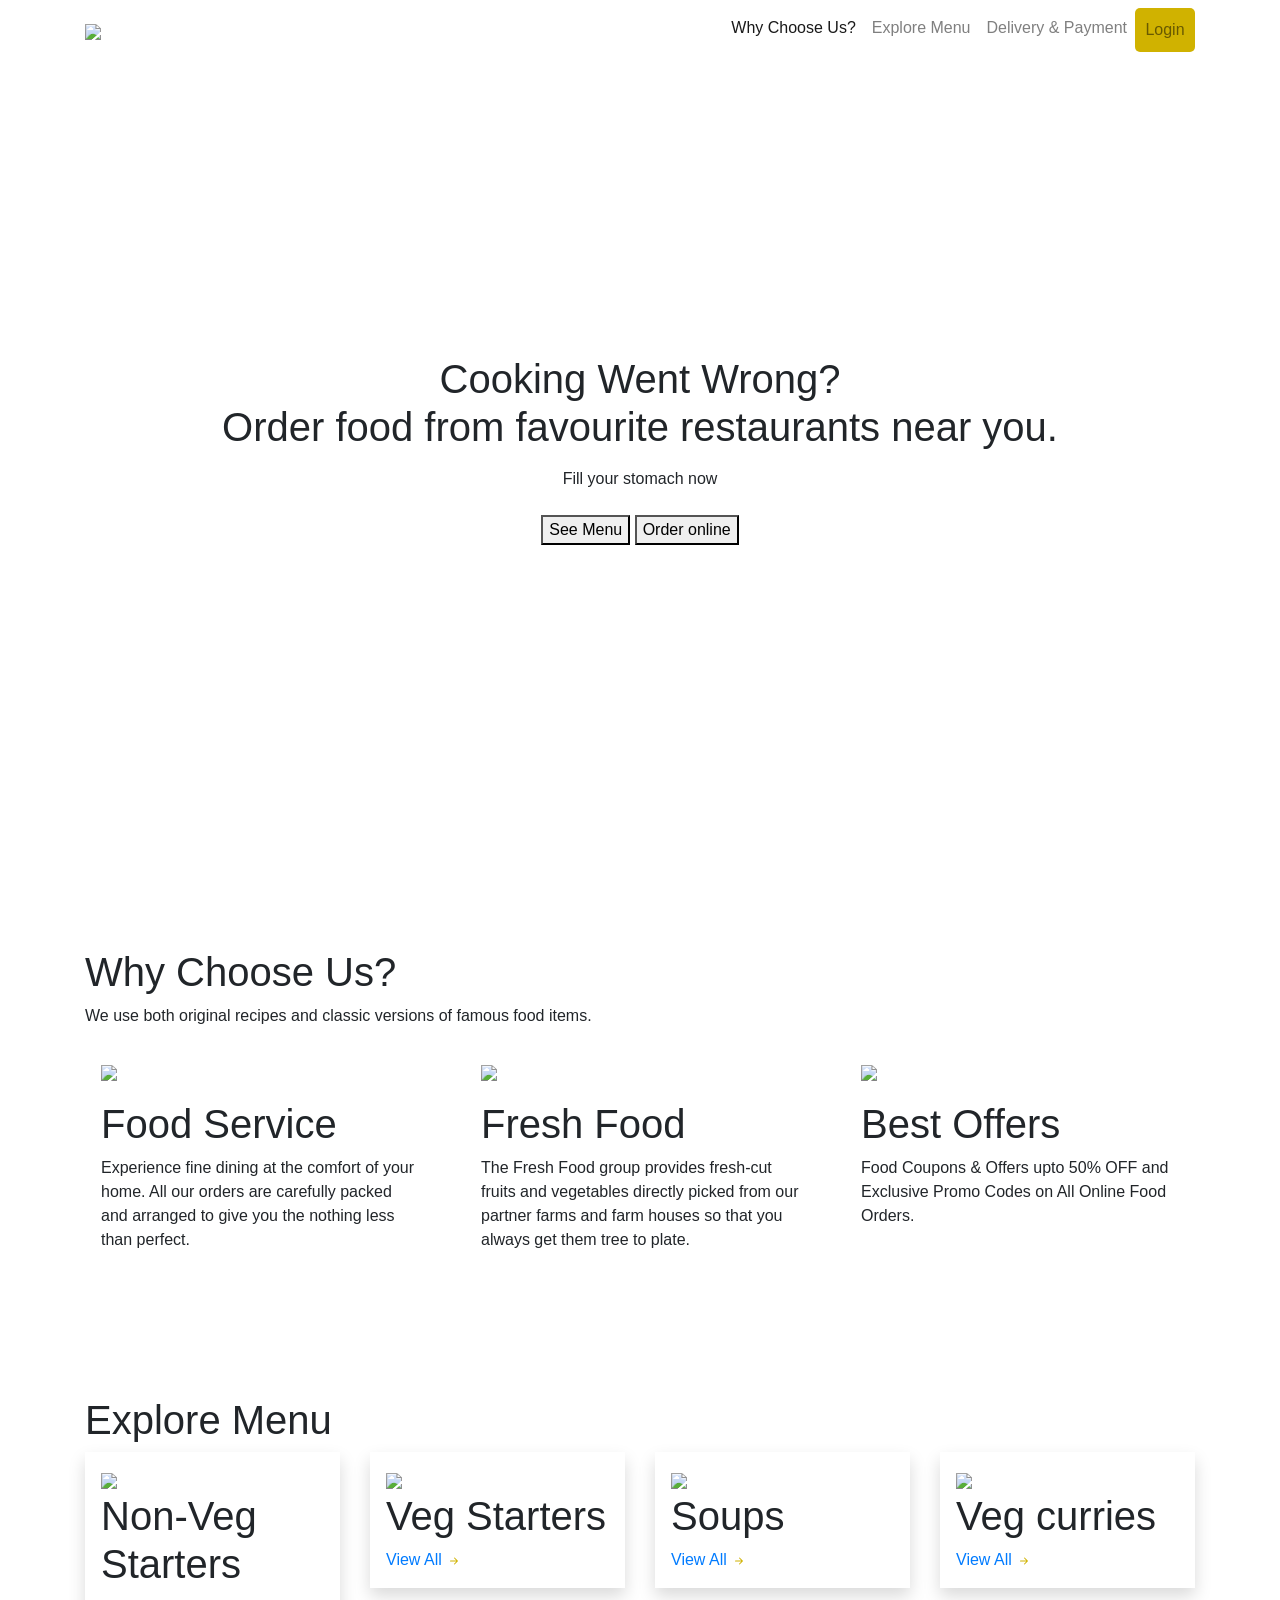
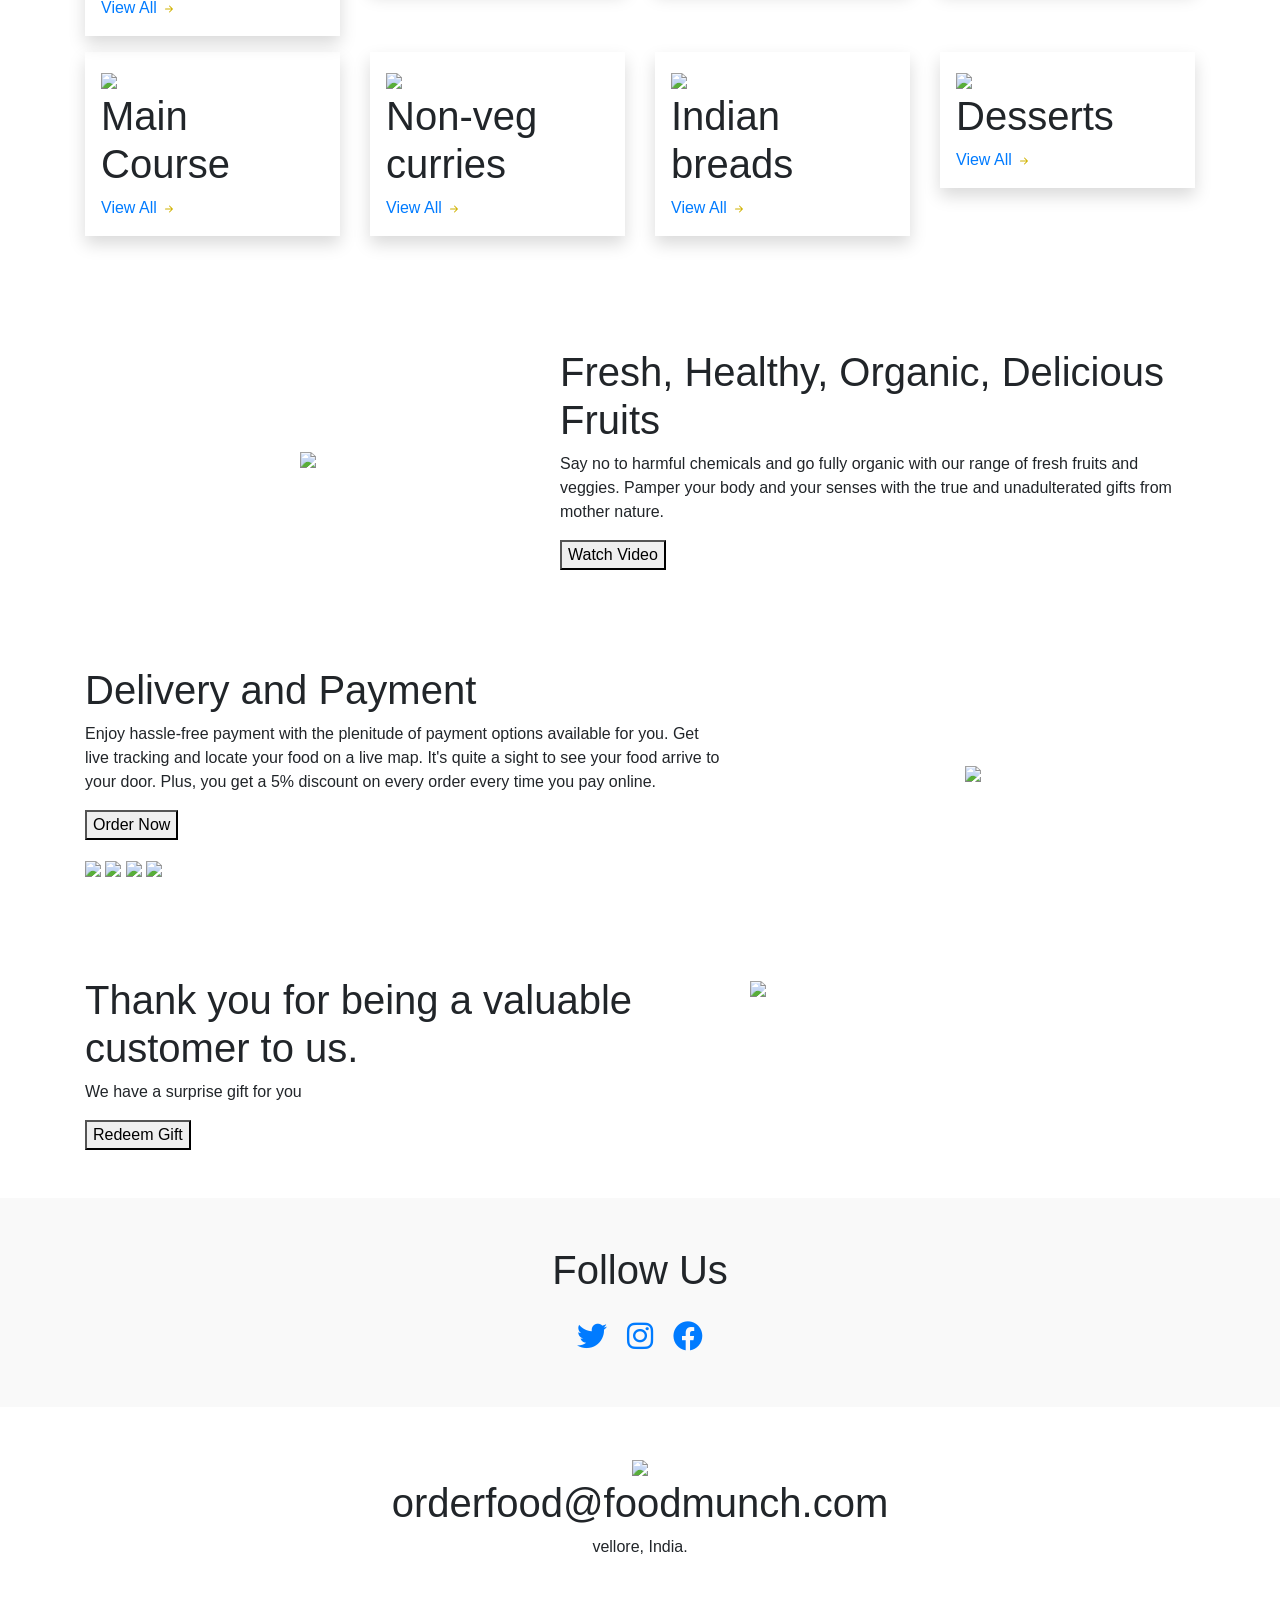
==== index(web).html @ 913836b9 "Add files via upload" ====
<!DOCTYPE html>
<html>

<head>
    <link rel="stylesheet" href="https://stackpath.bootstrapcdn.com/bootstrap/4.5.2/css/bootstrap.min.css" integrity="sha384-JcKb8q3iqJ61gNV9KGb8thSsNjpSL0n8PARn9HuZOnIxN0hoP+VmmDGMN5t9UJ0Z" crossorigin="anonymous" />
    <script src="https://code.jquery.com/jquery-3.5.1.slim.min.js" integrity="sha384-DfXdz2htPH0lsSSs5nCTpuj/zy4C+OGpamoFVy38MVBnE+IbbVYUew+OrCXaRkfj" crossorigin="anonymous"></script>
    <script src="https://cdn.jsdelivr.net/npm/popper.js@1.16.1/dist/umd/popper.min.js" integrity="sha384-9/reFTGAW83EW2RDu2S0VKaIzap3H66lZH81PoYlFhbGU+6BZp6G7niu735Sk7lN" crossorigin="anonymous"></script>
    <script src="https://stackpath.bootstrapcdn.com/bootstrap/4.5.2/js/bootstrap.min.js" integrity="sha384-B4gt1jrGC7Jh4AgTPSdUtOBvfO8shuf57BaghqFfPlYxofvL8/KUEfYiJOMMV+rV" crossorigin="anonymous"></script>
    <script src="https://kit.fontawesome.com/20c5629a29.js" crossorigin="anonymous"></script>
    <style>
.banner-section-bg-container {
    background-image: url("https://thumbs.dreamstime.com/b/lobster-tail-baked-garlic-sauce-black-pasta-cuttlefish-ink-luxury-restaurant-food-seafood-rustic-style-flat-lay-207447809.jpg") !important;
    background-size: cover;
    background-position: center;
    height: 100vh;
}
</style>
    <link rel="stylesheet" href="web-foods-project.css">
</head>

<body>
    <nav class="navbar navbar-expand-lg navbar-light bg-white fixed-top">
        <div class="container">
            <a class="navbar-brand" hrxef="#">
                <img src="https://encrypted-tbn0.gstatic.com/images?q=tbn:ANd9GcRESsGm92deQDTJR9fiWcHZ8S94NCmFLSkkQg&s" class="food-munch-logo" />
            </a>
            <button class="navbar-toggler" type="button" data-toggle="collapse" data-target="#navbarNavAltMarkup" aria-controls="navbarNavAltMarkup" aria-expanded="false" aria-label="Toggle navigation">
                <span class="navbar-toggler-icon"></span>
            </button>
            <div class="collapse navbar-collapse" id="navbarNavAltMarkup">
                <div class="navbar-nav ml-auto">
                    <a class="nav-link active" id="navItem1" href="#wcuSection">
                        Why Choose Us?
                        <span class="sr-only">(current)</span>
                    </a>
                    <a class="nav-link" href="#exploreMenuSection" id="navItem2">Explore Menu</a>
                    <a class="nav-link" href="#deliveryPaymentSection" id="navItem3">Delivery & Payment</a>
                    <!-- <a class="nav-link" href="#followUsSection" id="navItem4">Follow Us</a> -->
                    <a class="nav-link login-btn" href="#" id="loginBtn">Login</a>

<div id="loginPopup" class="modal-overlay">
    <div class="login-card">
        <iframe id="loginContent" width="900" height="600" frameborder="0"></iframe>
        <span class="close-btn" onclick="closeLoginPopup()">X</span>
    </div>
</div>

<style>
.login-card {
    box-shadow: 0 0 10px rgba(0, 0, 0, 0.2);
    padding: 20px;
    position: relative;
    width: 900px;
    height: 600px;
    overflow: hidden;
    border-radius: 0;
}

.close-btn {
    position: absolute;
    top: 10px;
    right: 10px;
    font-size: 20px;
    cursor: pointer;
}

</style>





<script>

    
    function openLoginPopup(url) {
    var loginPopup = document.getElementById('loginPopup');
    var loginContent = document.getElementById('loginContent');
    loginContent.src = url;
    loginPopup.style.display = 'flex';
}

function closeLoginPopup() {
    var loginPopup = document.getElementById('loginPopup');
    loginPopup.style.display = 'none';
    var loginContent = document.getElementById('loginContent');
    loginContent.src = ''; 
}

document.getElementById('loginBtn').addEventListener('click', function(event) {
    event.preventDefault(); 
    openLoginPopup('login.html');
});

</script>
                    <script>
                        document.addEventListener('DOMContentLoaded', function() {
                            var loginBtn = document.querySelector('.login-btn');
                            if (loginBtn) {
                                loginBtn.addEventListener('click', function(event) {
                                    event.preventDefault(); 
                                    setTimeout(function() {
                                        window.location.href = loginBtn.href;
                                    }, 500); 
                                 });
                            }
                        });

                    </script>
                    


                    <style>

.login-btn {
    color: white; 
}

.login-page {
    opacity: 0;
    visibility: hidden;
    position: fixed;
    top: 0;
    left: 0;
    width: 100%;
    height: 100%;
    background-color: rgba(0, 0, 0, 0.5);
    transition: opacity 0.3s ease-in-out, visibility 0.3s ease-in-out;
}

.login-page.active {
    opacity: 1;
    visibility: visible;
}

.login-content {
    position: absolute;
    top: 50%;
    left: 50%;
    transform: translate(-50%, -50%);
    background-color: white;
    padding: 20px;
    border-radius: 5px;
    box-shadow: 0 2px 5px rgba(0, 0, 0, 0.2);
    transition: transform 0.3s ease-in-out;
}

.login-btn {
    color: white; 
}

                        .login-btn {
                            display: inline-block;
                            padding: 10px 20px;
                            background-color: #d0b200;
                            color: #fff;
                            border: none;
                            border-radius: 5px;
                            cursor: pointer;
                            transition: all 0.3s ease;
                            width: 60px;
                            text-align: center;
                        }
                    
                      
                        .login-btn:hover {
                            background-color: #d0b200;
                        }

                        
.login-page {
    opacity: 0;
    visibility: hidden;
    position: fixed;
    top: 0;
    left: 0;
    width: 100%;
    height: 100%;
    background-color: rgba(0, 0, 0, 0.5);
    transition: opacity 0.3s ease-in-out, visibility 0.3s ease-in-out;
}

.login-page.active {
    opacity: 1;
    visibility: visible;
}


.login-content {
    position: absolute;
    top: 50%;
    left: 50%;
    transform: translate(-50%, -50%);
    background-color: white;
    padding: 20px;
    border-radius: 5px;
    box-shadow: 0 2px 5px rgba(0, 0, 0, 0.2);
    transition: transform 0.3s ease-in-out;
}
                    </style>


                    <script>
                        document.getElementById('navItem4').addEventListener('click', function(event) {
                            event.preventDefault(); 
                            document.body.style.transition = 'all 0.3s ease';
                            setTimeout(function() {
                                window.location.href = 'login.html';
                            }, 300);
                        });
                    </script>
                    
                  <script>
function openLoginModal() {
    var loginModal = document.getElementById('loginModal');
    loginModal.style.display = 'flex';
}

function closeLoginModal() {
    var loginModal = document.getElementById('loginModal');
    loginModal.style.display = 'none';
}

document.getElementById('loginButton').addEventListener('click', function(event) {
    event.preventDefault();
    openLoginModal(); 
});
</script>
                </div>
            </div>
        </div>
    </nav>
    <div class="banner-section-bg-container d-flex justify-content-center flex-column">
        <div class="text-center">
            <h1 class="banner-heading mb-3"> <span class="quote-heading">Cooking Went Wrong?</span><br>
                <span class="quote">Order food from favourite restaurants near you.</span>
            </h1>
            <p class="banner-caption mb-4"> Fill your stomach now </p>
            <button class="custom-button">See Menu</button>
            <button class="custom-outline-button" onclick="orderNow()"> Order online</button>
        </div>
    </div>
    <script>
        function orderNow() {
            window.location.href = 'Cart.html';
        }
        </script>
    

    <div class="wcu-section pt-5 pb-5" id="wcuSection">
        <div class="container">
            <div class="row">
                <div class="col-12">
                    <h1 class="wcu-section-heading">Why Choose Us?</h1>
                    <p class="wcu-section-description">
                        We use both original recipes and classic versions of famous food
                        items.
                    </p>
                </div>
                <div class="col-12 col-md-4">
                    <div class="wcu-card p-3 mb-3">
                        <img src="https://images.unsplash.com/photo-1555396273-367ea4eb4db5" class="wcu-card-image" />
                        <h1 class="wcu-card-title mt-3">Food Service</h1>
                        <p class="wcu-card-description">
                            Experience fine dining at the comfort of your home. All our
                            orders are carefully packed and arranged to give you the nothing
                            less than perfect.
                        </p>
                    </div>
                </div>
                <div class="col-12 col-md-4">
                    <div class="wcu-card p-3 mb-3">
                        <img src="https://images.unsplash.com/photo-1610832958506-aa56368176cf" class="wcu-card-image" />
                        <h1 class="wcu-card-title mt-3">Fresh Food</h1>
                        <p class="wcu-card-description">
                            The Fresh Food group provides fresh-cut fruits and vegetables
                            directly picked from our partner farms and farm houses so that
                            you always get them tree to plate.
                        </p>
                    </div>
                </div>
                <div class="col-12 col-md-4">
                    <div class="wcu-card p-3 mb-3">
                        <img src="https://images.unsplash.com/photo-1607082348824-0a96f2a4b9da" class="wcu-card-image" />
                        <h1 class="wcu-card-title mt-3">Best Offers</h1>
                        <p class="wcu-card-description">
                            Food Coupons & Offers upto
                            <span class="offers">50% OFF</span>
                            and Exclusive Promo Codes on All Online Food Orders.
                        </p>
                    </div>
                </div>
            </div>
        </div>
    </div>
    <div class="explore-menu-section pt-5 pb-5" id="exploreMenuSection">
        <div class="container">
            <div class="row">
                <div class="col-12">
                    <h1 class="menu-section-heading">Explore Menu</h1>
                </div>
                <div class="col-12 col-md-6 col-lg-3">
                    <div class="shadow menu-item-card p-3 mb-3">
                        <img src="https://images.unsplash.com/photo-1604908176997-125f25cc6f3d" class="menu-item-image w-100" />
                        <h1 class="menu-card-title">Non-Veg Starters</h1>
                        <a href="" class="menu-item-link">
                            <a href="#" class="menu-item-link" onclick="nonVegStarters()">View All</a>
                            <svg width="16px" height="16px" viewBox="0 0 16 16" class="bi bi-arrow-right-short" fill="#d0b200" xmlns="http://www.w3.org/2000/svg">
                                <path fill-rule="evenodd" d="M4 8a.5.5 0 0 1 .5-.5h5.793L8.146 5.354a.5.5 0 1 1 .708-.708l3 3a.5.5 0 0 1 0 .708l-3 3a.5.5 0 0 1-.708-.708L10.293 8.5H4.5A.5.5 0 0 1 4 8z" />
                            </svg>
                        </a>
                    </div>
                </div>
                <div class="col-12 col-md-6 col-lg-3">
                    <div class="shadow menu-item-card p-3 mb-3">
                       <img src="https://images.unsplash.com/photo-1546069901-ba9599a7e63c" class="menu-item-image w-100" />
                        <h1 class="menu-card-title">Veg Starters</h1>
                        <a href="" class="menu-item-link">
                            <a href="#" class="menu-item-link" onclick="vegStarters()">View All</a>
                            <svg width="16px" height="16px" viewBox="0 0 16 16" class="bi bi-arrow-right" fill="#d0b200" xmlns="http://www.w3.org/2000/svg">
                                <path fill-rule="evenodd" d="M4 8a.5.5 0 0 1 .5-.5h5.793L8.146 5.354a.5.5 0 1 1 .708-.708l3 3a.5.5 0 0 1 0 .708l-3 3a.5.5 0 0 1-.708-.708L10.293 8.5H4.5A.5.5 0 0 1 4 8z" />
                            </svg>
                        </a>
                    </div>
                </div>
                <div class="col-12 col-md-6 col-lg-3">
                    <div class="menu-item-card shadow p-3 mb-3">
                       <img src="https://images.unsplash.com/photo-1547592180-85f173990554" class="menu-item-image w-100" />
                        <h1 class="menu-card-title">Soups</h1>
                        <a href="" class="menu-item-link">
                            <a href="#" class="menu-item-link" onclick="soups()">View All</a>
                            <svg width="16px" height="16px" viewBox="0 0 16 16" class="bi bi-arrow-right" fill="#d0b200" xmlns="http://www.w3.org/2000/svg">
                                <path fill-rule="evenodd" d="M4 8a.5.5 0 0 1 .5-.5h5.793L8.146 5.354a.5.5 0 1 1 .708-.708l3 3a.5.5 0 0 1 0 .708l-3 3a.5.5 0 0 1-.708-.708L10.293 8.5H4.5A.5.5 0 0 1 4 8z" />
                            </svg>
                        </a>
                    </div>
                </div>
                <div class="col-12 col-md-6 col-lg-3">
                    <div class="menu-item-card shadow p-3 mb-3">
                        <img src="https://res.cloudinary.com/dvc5tetdy/image/upload/v1713895353/veg_curry_1_mcev4g.jpg" class="menu-item-image w-100" />
                        <h1 class="menu-card-title">Veg curries</h1>
                        <a href="" class="menu-item-link">
                            <a href="#" class="menu-item-link" onclick="vegCurries()">View All</a>
                            <svg width="16px" height="16px" viewBox="0 0 16 16" class="bi bi-arrow-right" fill="#d0b200" xmlns="http://www.w3.org/2000/svg">
                                <path fill-rule="evenodd" d="M4 8a.5.5 0 0 1 .5-.5h5.793L8.146 5.354a.5.5 0 1 1 .708-.708l3 3a.5.5 0 0 1 0 .708l-3 3a.5.5 0 0 1-.708-.708L10.293 8.5H4.5A.5.5 0 0 1 4 8z" />
                            </svg>
                        </a>
                    </div>
                </div>
                <div class="col-12 col-md-6 col-lg-3">
                    <div class="menu-item-card shadow p-3 mb-3">
                        <img src="https://t3.ftcdn.net/jpg/17/37/93/74/360_F_1737937451_jsyki3kmpbL5YiPbsDcumzrHJIx1Xtom.jpg" class="menu-item-image w-100" />
                        <h1 class="menu-card-title">Main Course</h1>
                        <a href="" class="menu-item-link">
                            <a href="#" class="menu-item-link" onclick="mainCourse()">View All</a>
                            <svg width="16px" height="16px" viewBox="0 0 16 16" class="bi bi-arrow-right" fill="#d0b200" xmlns="http://www.w3.org/2000/svg">
                                <path fill-rule="evenodd" d="M4 8a.5.5 0 0 1 .5-.5h5.793L8.146 5.354a.5.5 0 1 1 .708-.708l3 3a.5.5 0 0 1 0 .708l-3 3a.5.5 0 0 1-.708-.708L10.293 8.5H4.5A.5.5 0 0 1 4 8z" />
                            </svg>
                        </a>
                    </div>
                </div> 

                <div class="col-12 col-md-6 col-lg-3">
                    <div class="menu-item-card shadow p-3 mb-3">
                        <img src="https://res.cloudinary.com/dvc5tetdy/image/upload/v1713895594/non_veg_curry_mzbpln.jpg" class="menu-item-image w-100" />
                        <h1 class="menu-card-title">Non-veg curries</h1>
                        <a href="" class="menu-item-link">
                            <a href="#" class="menu-item-link" onclick="nonVegCurries()">View All</a>
                            <svg width="16px" height="16px" viewBox="0 0 16 16" class="bi bi-arrow-right" fill="#d0b200" xmlns="http://www.w3.org/2000/svg">
                                <path fill-rule="evenodd" d="M4 8a.5.5 0 0 1 .5-.5h5.793L8.146 5.354a.5.5 0 1 1 .708-.708l3 3a.5.5 0 0 1 0 .708l-3 3a.5.5 0 0 1-.708-.708L10.293 8.5H4.5A.5.5 0 0 1 4 8z" />
                            </svg>
                        </a>
                    </div>
                </div>
                <div class="col-12 col-md-6 col-lg-3">
                    <div class="menu-item-card shadow p-3 mb-3">
                        <img src="https://res.cloudinary.com/dvc5tetdy/image/upload/v1713856035/indian_breads_1_1_1_jlfrky.jpg" class="menu-item-image w-100" />
                        <h1 class="menu-card-title">Indian breads</h1>
                        <a href="" class="menu-item-link">
                            <a href="#" class="menu-item-link" onclick="indianBreads()">View All</a>
                            <svg width="16px" height="16px" viewBox="0 0 16 16" class="bi bi-arrow-right" fill="#d0b200" xmlns="http://www.w3.org/2000/svg">
                                <path fill-rule="evenodd" d="M4 8a.5.5 0 0 1 .5-.5h5.793L8.146 5.354a.5.5 0 1 1 .708-.708l3 3a.5.5 0 0 1 0 .708l-3 3a.5.5 0 0 1-.708-.708L10.293 8.5H4.5A.5.5 0 0 1 4 8z" />
                            </svg>
                        </a>
                    </div>
                </div>
                <div class="col-12 col-md-6 col-lg-3">
                    <div class="menu-item-card shadow p-3 mb-3">
                        <img src="https://images.unsplash.com/photo-1551024506-0bccd828d307" class="menu-item-image w-100" />
                        <h1 class="menu-card-title">Desserts</h1>
                        <a href="" class="menu-item-link">
                            <a href="#" class="menu-item-link" onclick="desserts()">View All</a>
                            <svg width="16px" height="16px" viewBox="0 0 16 16" class="bi bi-arrow-right" fill="#d0b200" xmlns="http://www.w3.org/2000/svg">
                                <path fill-rule="evenodd" d="M4 8a.5.5 0 0 1 .5-.5h5.793L8.146 5.354a.5.5 0 1 1 .708-.708l3 3a.5.5 0 0 1 0 .708l-3 3a.5.5 0 0 1-.708-.708L10.293 8.5H4.5A.5.5 0 0 1 4 8z" />
                            </svg>
                        </a>
                    </div>
                </div>
            </div>
        </div>
    </div>
    <div class="healthy-food-section pt-5 pb-5">
    <div class="container">
        <div class="row align-items-center">

            <!-- IMAGE LEFT -->
            <div class="col-12 col-md-5">
                <div class="text-center">
                    <img src="https://images.unsplash.com/photo-1490645935967-10de6ba17061"
                        class="healthy-food-section-img w-100" />
                </div>
            </div>

            <!-- TEXT RIGHT -->
            <div class="col-12 col-md-7">
                <h1 class="healthy-food-section-heading">
                    Fresh, Healthy, Organic, Delicious Fruits
                </h1>
                <p class="healthy-food-section-description">
                    Say no to harmful chemicals and go fully organic with our range of
                    fresh fruits and veggies. Pamper your body and your senses with
                    the true and unadulterated gifts from mother nature.
                </p>
                <button class="custom-button" id="watchVideoBtn">Watch Video</button>
            </div>

        </div>
    </div>
</div>


<style>
  .modal-overlay {
    display: none;
    position: fixed;
    top: 0;
    left: 0;
    width: 100%;
    height: 100%;
    background-color: rgba(0, 0, 0, 0.5);
    z-index: 9999;
    justify-content: center;
    align-items: center;
  }
  .video-container {
    width: 70%;
    height: 70%;
    position: relative;
  }
  .video-container iframe {
    width: 100%;
    height: 100%;
  }
  .close-btn {
    position: absolute;
    top: 10px;
    right: 10px;
    color: #fff;
    font-size: 20px;
    cursor: pointer;
  }
</style>
</head>


<!-- <div class="col-12 col-md-7">
    <h1 class="healthy-food-section-heading">
        Fresh, Healthy, Organic, Delicious Fruits
    </h1>
    <p class="healthy-food-section-description">
        Say no to harmful chemicals and go fully organic with our range of
        fresh fruits and veggies. Pamper your body and your senses with
        the true and unadulterated gifts from mother nature. with the true
        and unadulterated gifts from mother nature.
    </p>
    <button class="custom-button" id="watchVideoBtn">Watch Video</button>
</div>

<div id="videoPopup" class="modal-overlay">
    <div class="video-container">
        <video id="videoPlayer" width="560" height="315" controls>
            <source src="health-video.mp4" type="video/mp4">
            Your browser does not support the video tag.
        </video>
        <span class="close-btn" onclick="closeVideoPopup()">X</span>
    </div>
</div> -->



<div id="videoPopup" class="modal-overlay">
    <div class="video-card">
        <video id="videoPlayer" width="560" height="315" controls>
            <source src="health-video.mp4" type="video/mp4">
            Your browser does not support the video tag.
        </video>
        <span class="close-btn" onclick="closeVideoPopup()">X</span>
    </div>
</div>

<style>
.video-card {
  background-color: #fff;
  border-radius: 8px;
  box-shadow: 0 0 10px rgba(0, 0, 0, 0.2);
  padding: 20px;
  position: relative;
}

.close-btn {
  position: absolute;
  top: 10px;
  right: 10px;
  font-size: 20px;
  cursor: pointer;
}


</style>

<script>
    function openVideoPopup() {
        var videoPopup = document.getElementById('videoPopup');
        videoPopup.style.display = 'flex';
    }

    function closeVideoPopup() {
        var videoPopup = document.getElementById('videoPopup');
        videoPopup.style.display = 'none';
        var videoPlayer = document.getElementById('videoPlayer');
        videoPlayer.pause();
    }

    document.getElementById('watchVideoBtn').addEventListener('click', function() {
        openVideoPopup();
    });
</script>

   
            </div>
        </div>
    </div>

    
    <div class="delivery-and-payment-section pt-5 pb-5" id="deliveryPaymentSection">
    <div class="container">
        <div class="row align-items-center">

            <!-- TEXT LEFT -->
            <div class="col-12 col-md-7">
                <h1 class="delivery-and-payment-section-heading">
                    Delivery and Payment
                </h1>
                <p class="delivery-and-payment-section-description">
                    Enjoy hassle-free payment with the plenitude of payment options
                    available for you. Get live tracking and locate your food on a
                    live map. It's quite a sight to see your food arrive to your door.
                    Plus, you get a 5% discount on every order every time you pay online.
                </p>
                 <button class="custom-button" onclick="orderNow()">Order Now</button>
                <div class="mt-3">
                    <!-- FIXED ICONS -->
                    <img src="https://img.icons8.com/color/48/visa.png" class="payment-card-img" />
                    <img src="https://img.icons8.com/color/48/mastercard.png" class="payment-card-img" />
                    <img src="https://img.icons8.com/color/48/paypal.png" class="payment-card-img" />
                    <img src="https://img.icons8.com/color/48/amex.png" class="payment-card-img" />
                </div>
            </div>

            <!-- IMAGE RIGHT -->
            <div class="col-12 col-md-5 text-center">
                <img src="https://img.freepik.com/premium-vector/luxury-3d-summer-sale-banner-discount-with-twenty-25-percent_74869-699.jpg"
                     class="delivery-and-payment-section-img w-100" />
            </div>

        </div>
    </div>
</div>
    <style>
.popup-container {
    position: relative;
    background-color: #fff;
    padding: 20px;
    border-radius: 8px;
    box-shadow: 0 2px 4px rgba(0, 0, 0, 0.1);
    text-align: center;
}

.close-btn {
    position: absolute;
    top: 10px;
    right: 10px;
    font-size: 20px;
    cursor: pointer;
    color: #333;
}

.close-btn {
    position: absolute;
    top: 10px;
    right: 10px;
    font-size: 20px;
    cursor: pointer;
    color: #fff; 
    background-color: #d0b200; 
    width: 30px; 
    height: 30px; 
    border-radius: 50%; 
    display: flex; 
    justify-content: center; 
    align-items: center; 
    transition: background-color 0.3s ease; 
}

.close-btn:hover {
    background-color: #c49a00; 
}


#couponNumber,
#couponDiscount {
    font-weight: bold;
    color: #d0b200;
}


</style>

    <div class="thanking-customers-section pt-5 pb-5">
        <div class="container">
            <div class="row">
                <div class="col-12 col-md-7 d-flex flex-column justify-content-center">
                    <h1 class="thanking-customers-section-heading">
                        Thank you for being a valuable customer to us.
                    </h1>
                    <p class="thanking-customers-section-description">
                        We have a surprise gift for you
                    </p>
                    <div class="d-md-none">
                        <img src="https://images.unsplash.com/photo-1549465220-1a8b9238cd48" 
     class="thanking-customers-section-img" />
                    </div>
                    <div>
                        <button class="custom-button" id="redeemGiftBtn">Redeem Gift</button>
                    </div>
                </div>
                <div class="col-12 col-md-5 d-none d-md-block">
                    <img src="https://images.unsplash.com/photo-1549465220-1a8b9238cd48" 
     class="thanking-customers-section-img" />
                </div>
            </div>
        </div>
    </div>
    
    <div id="popup" class="modal-overlay">
        <div class="popup-container">
            <span class="close-btn" onclick="closePopup()">X</span>
            <h2>Congratulations!</h2>
            <p>You have won a coupon and your Coupon number is: <span id="couponNumber"></span> with a discount of <span id="couponDiscount"></span>%</p>
        </div>
    </div>
    
    <script>
        function openPopup() {
            var popup = document.getElementById('popup');
            popup.style.display = 'flex';         
            var couponNumber = Math.floor(Math.random() * 1000000);
            var couponDiscount = Math.floor(Math.random() * 15) + 5; 
            document.getElementById('couponNumber').textContent = couponNumber;
            document.getElementById('couponDiscount').textContent = couponDiscount;
        }
    

        function closePopup() {
            var popup = document.getElementById('popup');
            popup.style.display = 'none';
        }
    
        document.getElementById('redeemGiftBtn').addEventListener('click', function() {
            openPopup();
        });
    </script>
    

    
    

    
    <!-- <div class="thanking-customers-section pt-5 pb-5">
        <div class="container">
            <div class="row">
                <div class="col-12 col-md-7 d-flex flex-column justify-content-center">
                    <h1 class="thanking-customers-section-heading">
                        Thank you for being a valuable customer to us.
                    </h1>
                    <p class="thanking-customers-section-description">
                        We have a surprise gift for you
                    </p>
                    <div class="d-md-none">
                        <img src="https://d1tgh8fmlzexmh.cloudfront.net/ccbp-responsive-website/thanking-customers-section-img.png" class="thanking-customers-section-img" />
                    </div>
                    <div>
                        <button class="custom-button">Redeem Gift</button>
                    </div>
                </div>
                <div class="col-12 col-md-5 d-none d-md-block">
                    <img src="https://d1tgh8fmlzexmh.cloudfront.net/ccbp-responsive-website/thanking-customers-section-img.png" class="thanking-customers-section-img" />
                </div>
            </div>
        </div>
    </div> -->
    
  <!--  <div class="follow-us-section pt-5 pb-5" id="followUsSection">
        <div class="container">
            <div class="row">
                <div class="col-12">
                    <h1 class="follow-us-section-heading">Follow Us</h1>
                </div>
                <div class="col-12">
                    <div class="d-flex flex-row justify-content-center">
                        <div class="follow-us-icon-container">
                            <i class="fab fa-twitter icon"></i>
                        </div>
                        <div class="follow-us-icon-container">
                            <i class="fab fa-instagram icon"></i>
                        </div>
                        <div class="follow-us-icon-container">
                            <i class="fab fa-facebook icon"></i>
                        </div>
                    </div>
                </div>
            </div>
        </div>
    </div> -->
  
<link rel="stylesheet" href="https://cdnjs.cloudflare.com/ajax/libs/font-awesome/6.0.0-beta3/css/all.min.css">
<style>
  .follow-us-section {
    background-color: #f9f9f9;
  }
  .follow-us-section-heading {
    text-align: center;
    margin-bottom: 20px;
  }
  .follow-us-icon-container {
    font-size: 30px;
    margin: 0 10px;
    transition: color 0.3s;
  }
  .follow-us-icon-container:hover {
    color: #007bff;
    cursor: pointer;
  }
</style>
</head>


<div class="follow-us-section pt-5 pb-5" id="followUsSection">
    <div class="container">
        <div class="row">
            <div class="col-12">
                <h1 class="follow-us-section-heading">Follow Us</h1>
            </div>
            <div class="col-12">
                <div class="d-flex flex-row justify-content-center">
                    <div class="follow-us-icon-container">
                        <a href="https://twitter.com"><i class="fab fa-twitter icon"></i></a>
                    </div>
                    <div class="follow-us-icon-container">
                        <a href="https://instagram.com"><i class="fab fa-instagram icon"></i></a>
                    </div>
                    <div class="follow-us-icon-container">
                        <a href="https://facebook.com"><i class="fab fa-facebook icon"></i></a>
                    </div>
                </div>
            </div>
        </div>
    </div>
</div>



    <div class="footer-section pt-5 pb-5">
        <div class="container">
            <div class="row">
                <div class="col-12 text-center">
                    <img src="https://encrypted-tbn0.gstatic.com/images?q=tbn:ANd9GcRESsGm92deQDTJR9fiWcHZ8S94NCmFLSkkQg&s" class="food-munch-logo" />
                    <h1 class="footer-section-mail-id">orderfood@foodmunch.com</h1>
                    <p class="footer-section-address">
                        vellore, India.
                    </p>
                </div>
            </div>
        </div>
    </div>
    <script src="mainpage.js"></script>
</body>

</html>
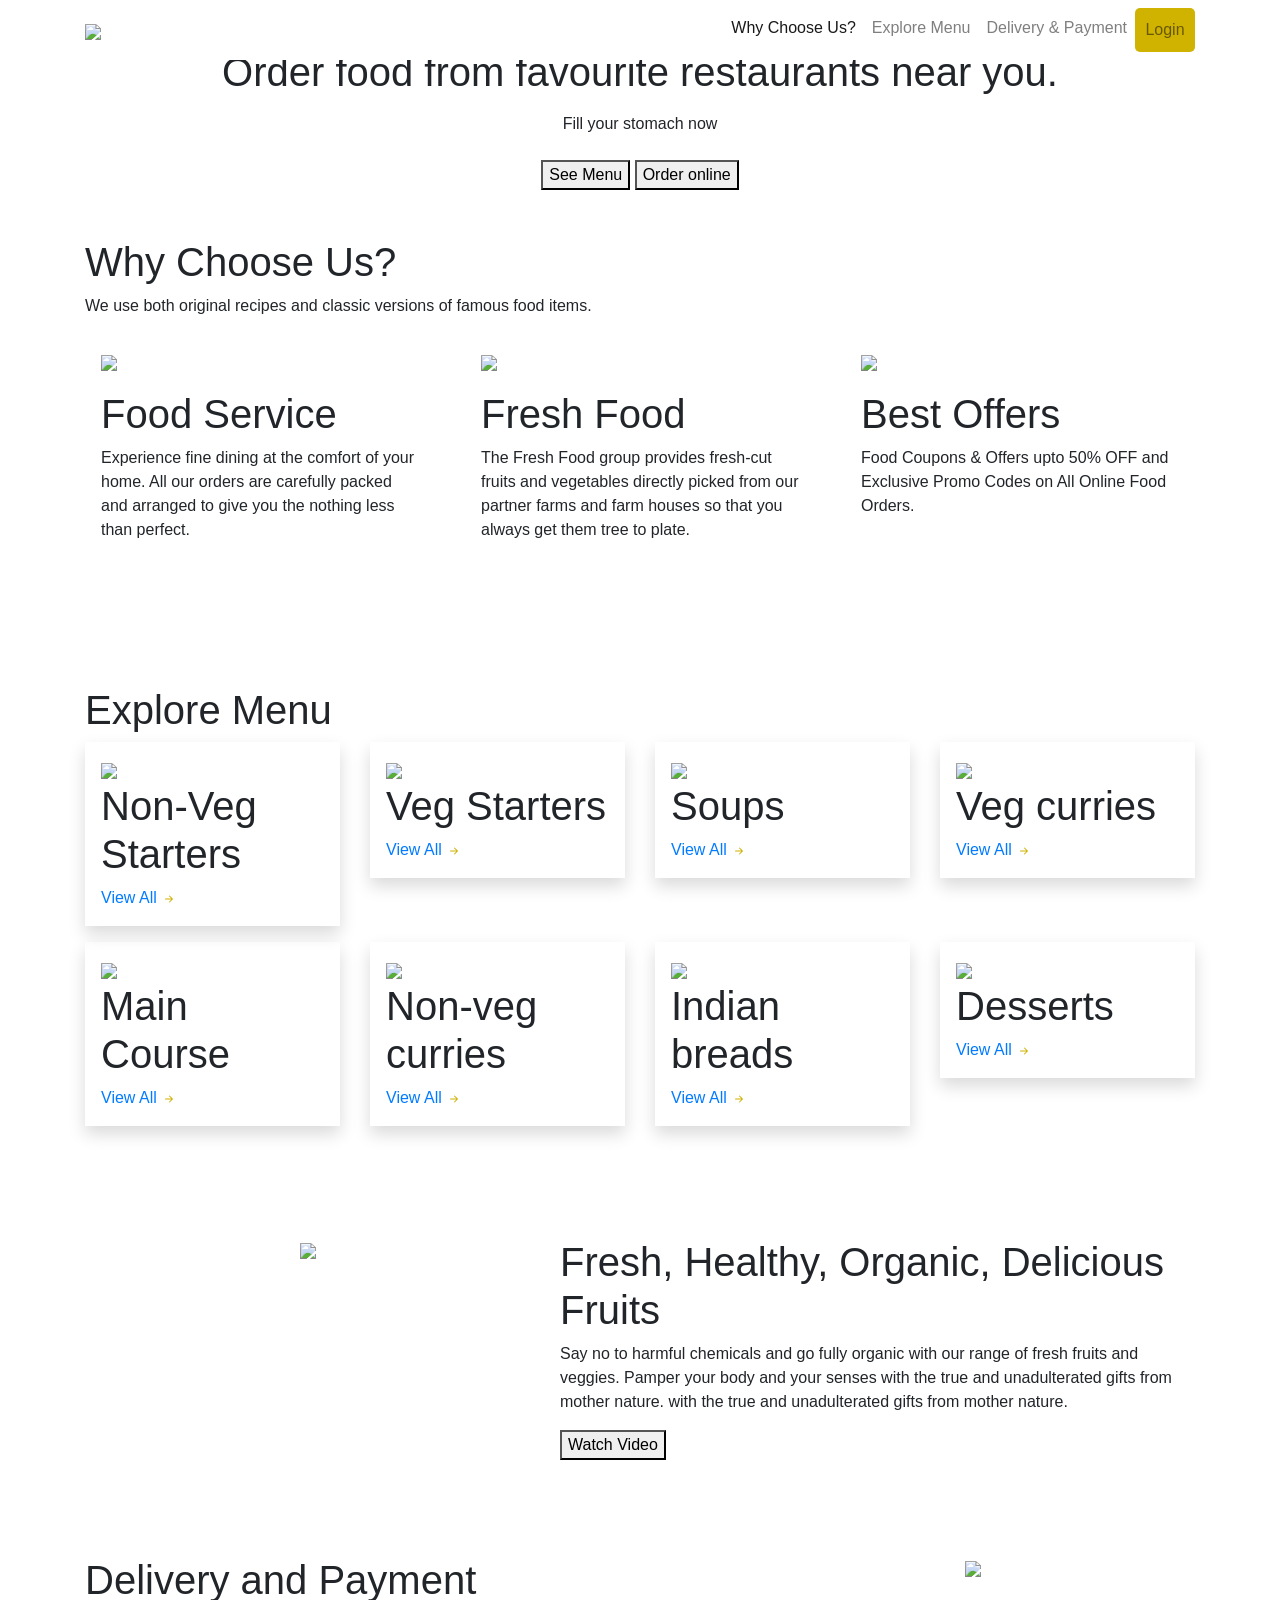
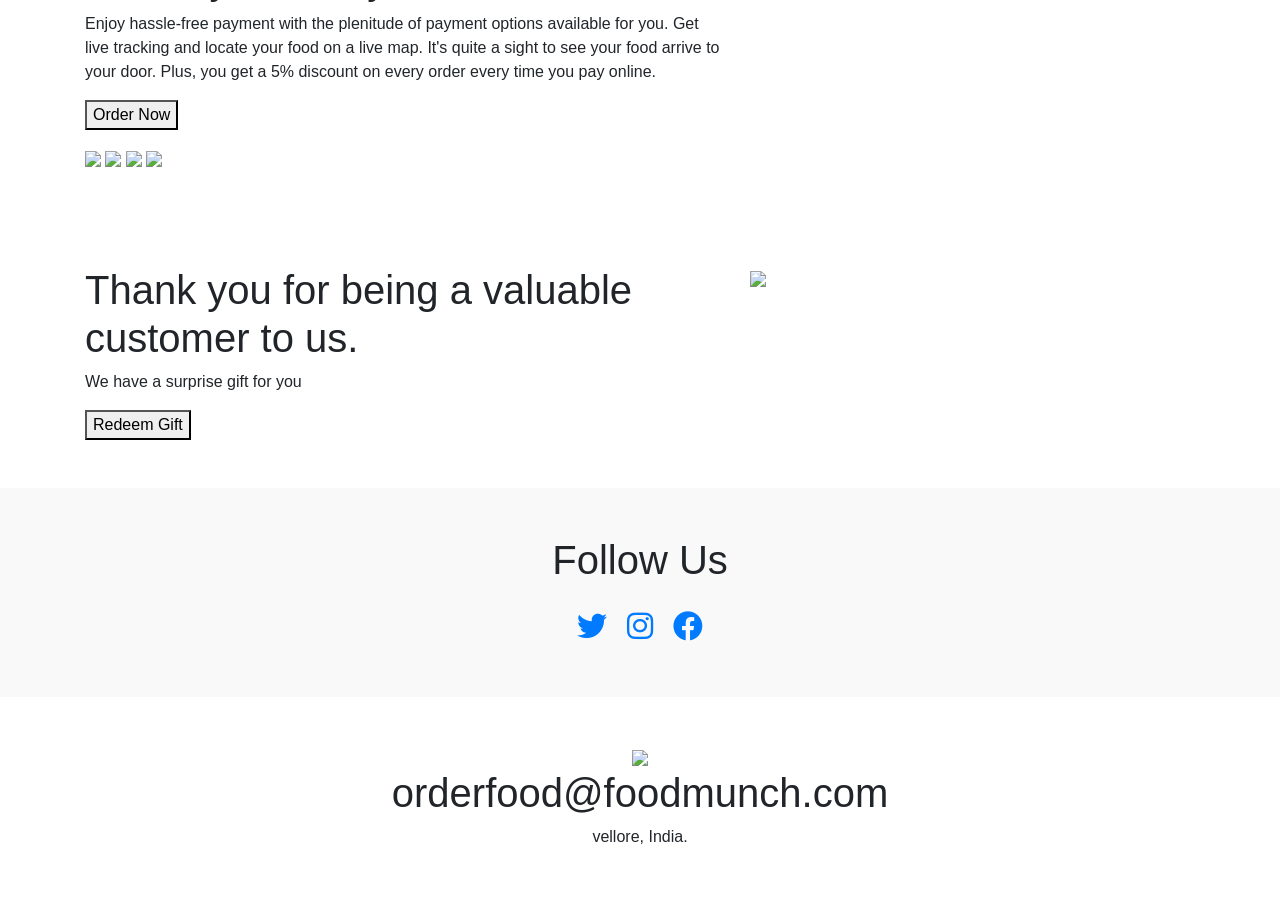
==== commit 616e6c63: "Update index(web).html" ====
--- a/index(web).html
+++ b/index(web).html
@@ -7,14 +7,6 @@
     <script src="https://cdn.jsdelivr.net/npm/popper.js@1.16.1/dist/umd/popper.min.js" integrity="sha384-9/reFTGAW83EW2RDu2S0VKaIzap3H66lZH81PoYlFhbGU+6BZp6G7niu735Sk7lN" crossorigin="anonymous"></script>
     <script src="https://stackpath.bootstrapcdn.com/bootstrap/4.5.2/js/bootstrap.min.js" integrity="sha384-B4gt1jrGC7Jh4AgTPSdUtOBvfO8shuf57BaghqFfPlYxofvL8/KUEfYiJOMMV+rV" crossorigin="anonymous"></script>
     <script src="https://kit.fontawesome.com/20c5629a29.js" crossorigin="anonymous"></script>
-    <style>
-.banner-section-bg-container {
-    background-image: url("https://thumbs.dreamstime.com/b/lobster-tail-baked-garlic-sauce-black-pasta-cuttlefish-ink-luxury-restaurant-food-seafood-rustic-style-flat-lay-207447809.jpg") !important;
-    background-size: cover;
-    background-position: center;
-    height: 100vh;
-}
-</style>
     <link rel="stylesheet" href="web-foods-project.css">
 </head>
 
@@ -22,7 +14,7 @@
     <nav class="navbar navbar-expand-lg navbar-light bg-white fixed-top">
         <div class="container">
             <a class="navbar-brand" hrxef="#">
-                <img src="https://encrypted-tbn0.gstatic.com/images?q=tbn:ANd9GcRESsGm92deQDTJR9fiWcHZ8S94NCmFLSkkQg&s" class="food-munch-logo" />
+                <img src="https://d1tgh8fmlzexmh.cloudfront.net/ccbp-responsive-website/food-munch-img.png" class="food-munch-logo" />
             </a>
             <button class="navbar-toggler" type="button" data-toggle="collapse" data-target="#navbarNavAltMarkup" aria-controls="navbarNavAltMarkup" aria-expanded="false" aria-label="Toggle navigation">
                 <span class="navbar-toggler-icon"></span>
@@ -259,7 +251,7 @@
                 </div>
                 <div class="col-12 col-md-4">
                     <div class="wcu-card p-3 mb-3">
-                        <img src="https://images.unsplash.com/photo-1555396273-367ea4eb4db5" class="wcu-card-image" />
+                        <img src="https://d1tgh8fmlzexmh.cloudfront.net/ccbp-responsive-website/food-serve.png" class="wcu-card-image" />
                         <h1 class="wcu-card-title mt-3">Food Service</h1>
                         <p class="wcu-card-description">
                             Experience fine dining at the comfort of your home. All our
@@ -270,7 +262,7 @@
                 </div>
                 <div class="col-12 col-md-4">
                     <div class="wcu-card p-3 mb-3">
-                        <img src="https://images.unsplash.com/photo-1610832958506-aa56368176cf" class="wcu-card-image" />
+                        <img src="https://d1tgh8fmlzexmh.cloudfront.net/ccbp-responsive-website/fruits-img.png" class="wcu-card-image" />
                         <h1 class="wcu-card-title mt-3">Fresh Food</h1>
                         <p class="wcu-card-description">
                             The Fresh Food group provides fresh-cut fruits and vegetables
@@ -281,7 +273,7 @@
                 </div>
                 <div class="col-12 col-md-4">
                     <div class="wcu-card p-3 mb-3">
-                        <img src="https://images.unsplash.com/photo-1607082348824-0a96f2a4b9da" class="wcu-card-image" />
+                        <img src="https://d1tgh8fmlzexmh.cloudfront.net/ccbp-responsive-website/offers-img.png" class="wcu-card-image" />
                         <h1 class="wcu-card-title mt-3">Best Offers</h1>
                         <p class="wcu-card-description">
                             Food Coupons & Offers upto
@@ -301,7 +293,7 @@
                 </div>
                 <div class="col-12 col-md-6 col-lg-3">
                     <div class="shadow menu-item-card p-3 mb-3">
-                        <img src="https://images.unsplash.com/photo-1604908176997-125f25cc6f3d" class="menu-item-image w-100" />
+                        <img src="https://d1tgh8fmlzexmh.cloudfront.net/ccbp-responsive-website/em-ginger-fried-img.png" class="menu-item-image w-100" />
                         <h1 class="menu-card-title">Non-Veg Starters</h1>
                         <a href="" class="menu-item-link">
                             <a href="#" class="menu-item-link" onclick="nonVegStarters()">View All</a>
@@ -313,7 +305,7 @@
                 </div>
                 <div class="col-12 col-md-6 col-lg-3">
                     <div class="shadow menu-item-card p-3 mb-3">
-                       <img src="https://images.unsplash.com/photo-1546069901-ba9599a7e63c" class="menu-item-image w-100" />
+                        <img src="https://d1tgh8fmlzexmh.cloudfront.net/ccbp-responsive-website/em-veg-starters-img.png" class="menu-item-image w-100" />
                         <h1 class="menu-card-title">Veg Starters</h1>
                         <a href="" class="menu-item-link">
                             <a href="#" class="menu-item-link" onclick="vegStarters()">View All</a>
@@ -325,7 +317,7 @@
                 </div>
                 <div class="col-12 col-md-6 col-lg-3">
                     <div class="menu-item-card shadow p-3 mb-3">
-                       <img src="https://images.unsplash.com/photo-1547592180-85f173990554" class="menu-item-image w-100" />
+                        <img src="https://d1tgh8fmlzexmh.cloudfront.net/ccbp-responsive-website/em-soup-img.png" class="menu-item-image w-100" />
                         <h1 class="menu-card-title">Soups</h1>
                         <a href="" class="menu-item-link">
                             <a href="#" class="menu-item-link" onclick="soups()">View All</a>
@@ -349,7 +341,7 @@
                 </div>
                 <div class="col-12 col-md-6 col-lg-3">
                     <div class="menu-item-card shadow p-3 mb-3">
-                        <img src="https://t3.ftcdn.net/jpg/17/37/93/74/360_F_1737937451_jsyki3kmpbL5YiPbsDcumzrHJIx1Xtom.jpg" class="menu-item-image w-100" />
+                        <img src="https://d1tgh8fmlzexmh.cloudfront.net/ccbp-responsive-website/em-hyderabadi-biryani-img.png" class="menu-item-image w-100" />
                         <h1 class="menu-card-title">Main Course</h1>
                         <a href="" class="menu-item-link">
                             <a href="#" class="menu-item-link" onclick="mainCourse()">View All</a>
@@ -386,7 +378,7 @@
                 </div>
                 <div class="col-12 col-md-6 col-lg-3">
                     <div class="menu-item-card shadow p-3 mb-3">
-                        <img src="https://images.unsplash.com/photo-1551024506-0bccd828d307" class="menu-item-image w-100" />
+                        <img src="https://d1tgh8fmlzexmh.cloudfront.net/ccbp-responsive-website/em-coffee-bourbon-img.png" class="menu-item-image w-100" />
                         <h1 class="menu-card-title">Desserts</h1>
                         <a href="" class="menu-item-link">
                             <a href="#" class="menu-item-link" onclick="desserts()">View All</a>
@@ -400,33 +392,25 @@
         </div>
     </div>
     <div class="healthy-food-section pt-5 pb-5">
-    <div class="container">
-        <div class="row align-items-center">
-
-            <!-- IMAGE LEFT -->
-            <div class="col-12 col-md-5">
-                <div class="text-center">
-                    <img src="https://images.unsplash.com/photo-1490645935967-10de6ba17061"
-                        class="healthy-food-section-img w-100" />
-                </div>
-            </div>
-
-            <!-- TEXT RIGHT -->
-            <div class="col-12 col-md-7">
-                <h1 class="healthy-food-section-heading">
-                    Fresh, Healthy, Organic, Delicious Fruits
-                </h1>
-                <p class="healthy-food-section-description">
-                    Say no to harmful chemicals and go fully organic with our range of
-                    fresh fruits and veggies. Pamper your body and your senses with
-                    the true and unadulterated gifts from mother nature.
-                </p>
-                <button class="custom-button" id="watchVideoBtn">Watch Video</button>
-            </div>
-
-        </div>
-    </div>
-</div>
+        <div class="container">
+            <div class="row">
+                <div class="col-12 col-md-5">
+                    <div class="text-center">
+                        <img src="https://d1tgh8fmlzexmh.cloudfront.net/ccbp-responsive-website/healthy-food-plate-img.png" class="healthy-food-section-img" />
+                    </div>
+                </div>
+                <!--<div class="col-12 col-md-7">
+                    <h1 class="healthy-food-section-heading">
+                        Fresh, Healthy, Organic, Delicious Fruits
+                    </h1>
+                    <p class="healthy-food-section-description">
+                        Say no to harmful chemicals and go fully organic with our range of
+                        fresh fruits and veggies. Pamper your body and your senses with
+                        the true and unadulterated gifts from mother nature. with the true
+                        and unadulterated gifts from mother nature.
+                    </p>
+                    <button class="custom-button">Watch Video</button>
+                </div>-->
 
 
 <style>
@@ -486,7 +470,18 @@
     </div>
 </div> -->
 
-
+<div class="col-12 col-md-7">
+    <h1 class="healthy-food-section-heading">
+        Fresh, Healthy, Organic, Delicious Fruits
+    </h1>
+    <p class="healthy-food-section-description">
+        Say no to harmful chemicals and go fully organic with our range of
+        fresh fruits and veggies. Pamper your body and your senses with
+        the true and unadulterated gifts from mother nature. with the true
+        and unadulterated gifts from mother nature.
+    </p>
+    <button class="custom-button" id="watchVideoBtn">Watch Video</button>
+</div>
 
 <div id="videoPopup" class="modal-overlay">
     <div class="video-card">
@@ -543,39 +538,38 @@
 
     
     <div class="delivery-and-payment-section pt-5 pb-5" id="deliveryPaymentSection">
-    <div class="container">
-        <div class="row align-items-center">
-
-            <!-- TEXT LEFT -->
-            <div class="col-12 col-md-7">
-                <h1 class="delivery-and-payment-section-heading">
-                    Delivery and Payment
-                </h1>
-                <p class="delivery-and-payment-section-description">
-                    Enjoy hassle-free payment with the plenitude of payment options
-                    available for you. Get live tracking and locate your food on a
-                    live map. It's quite a sight to see your food arrive to your door.
-                    Plus, you get a 5% discount on every order every time you pay online.
-                </p>
-                 <button class="custom-button" onclick="orderNow()">Order Now</button>
-                <div class="mt-3">
-                    <!-- FIXED ICONS -->
-                    <img src="https://img.icons8.com/color/48/visa.png" class="payment-card-img" />
-                    <img src="https://img.icons8.com/color/48/mastercard.png" class="payment-card-img" />
-                    <img src="https://img.icons8.com/color/48/paypal.png" class="payment-card-img" />
-                    <img src="https://img.icons8.com/color/48/amex.png" class="payment-card-img" />
-                </div>
-            </div>
-
-            <!-- IMAGE RIGHT -->
-            <div class="col-12 col-md-5 text-center">
-                <img src="https://img.freepik.com/premium-vector/luxury-3d-summer-sale-banner-discount-with-twenty-25-percent_74869-699.jpg"
-                     class="delivery-and-payment-section-img w-100" />
-            </div>
-
-        </div>
-    </div>
-</div>
+        <div class="container">
+            <div class="row">
+                <div class="col-12 col-md-5 order-1 order-md-2">
+                    <div class="text-center">
+                        <img src="https://d1tgh8fmlzexmh.cloudfront.net/ccbp-responsive-website/delivery-payment-section-img.png" class="delivery-and-payment-section-img" />
+                    </div>
+                </div>
+                <div class="col-12 col-md-7 order-2 order-md-1">
+                    <h1 class="delivery-and-payment-section-heading">
+                        Delivery and Payment
+                    </h1>
+                    <p class="delivery-and-payment-section-description">
+                        Enjoy hassle-free payment with the plenitude of payment options
+                        available for you. Get live tracking and locate your food on a
+                        live map. It's quite a sight to see your food arrive to your door.
+                        Plus, you get a 5% discount on every order every time you pay
+                        online.
+                    </p>
+                    <button class="custom-button" onclick="orderNow()">Order Now</button>
+                    
+
+                    <div class="mt-3">
+                        <img src="https://d1tgh8fmlzexmh.cloudfront.net/ccbp-responsive-website/visa-card-img.png" class="payment-card-img" />
+                        <img src="https://d1tgh8fmlzexmh.cloudfront.net/ccbp-responsive-website/master-card-img.png" class="payment-card-img" />
+                        <img src="https://d1tgh8fmlzexmh.cloudfront.net/ccbp-responsive-website/paypal-card-img.png" class="payment-card-img" />
+                        <img src="https://d1tgh8fmlzexmh.cloudfront.net/ccbp-responsive-website/american-express-img.png" class="payment-card-img" />
+                    </div>
+                </div>
+            </div>
+        </div>
+    </div>
+
     <style>
 .popup-container {
     position: relative;
@@ -637,16 +631,14 @@
                         We have a surprise gift for you
                     </p>
                     <div class="d-md-none">
-                        <img src="https://images.unsplash.com/photo-1549465220-1a8b9238cd48" 
-     class="thanking-customers-section-img" />
+                        <img src="https://d1tgh8fmlzexmh.cloudfront.net/ccbp-responsive-website/thanking-customers-section-img.png" class="thanking-customers-section-img" />
                     </div>
                     <div>
                         <button class="custom-button" id="redeemGiftBtn">Redeem Gift</button>
                     </div>
                 </div>
                 <div class="col-12 col-md-5 d-none d-md-block">
-                    <img src="https://images.unsplash.com/photo-1549465220-1a8b9238cd48" 
-     class="thanking-customers-section-img" />
+                    <img src="https://d1tgh8fmlzexmh.cloudfront.net/ccbp-responsive-website/thanking-customers-section-img.png" class="thanking-customers-section-img" />
                 </div>
             </div>
         </div>
@@ -784,7 +776,7 @@
         <div class="container">
             <div class="row">
                 <div class="col-12 text-center">
-                    <img src="https://encrypted-tbn0.gstatic.com/images?q=tbn:ANd9GcRESsGm92deQDTJR9fiWcHZ8S94NCmFLSkkQg&s" class="food-munch-logo" />
+                    <img src="https://d1tgh8fmlzexmh.cloudfront.net/ccbp-responsive-website/food-munch-logo-light.png" class="food-munch-logo" />
                     <h1 class="footer-section-mail-id">orderfood@foodmunch.com</h1>
                     <p class="footer-section-address">
                         vellore, India.
@@ -796,4 +788,4 @@
     <script src="mainpage.js"></script>
 </body>
 
-</html>+</html>
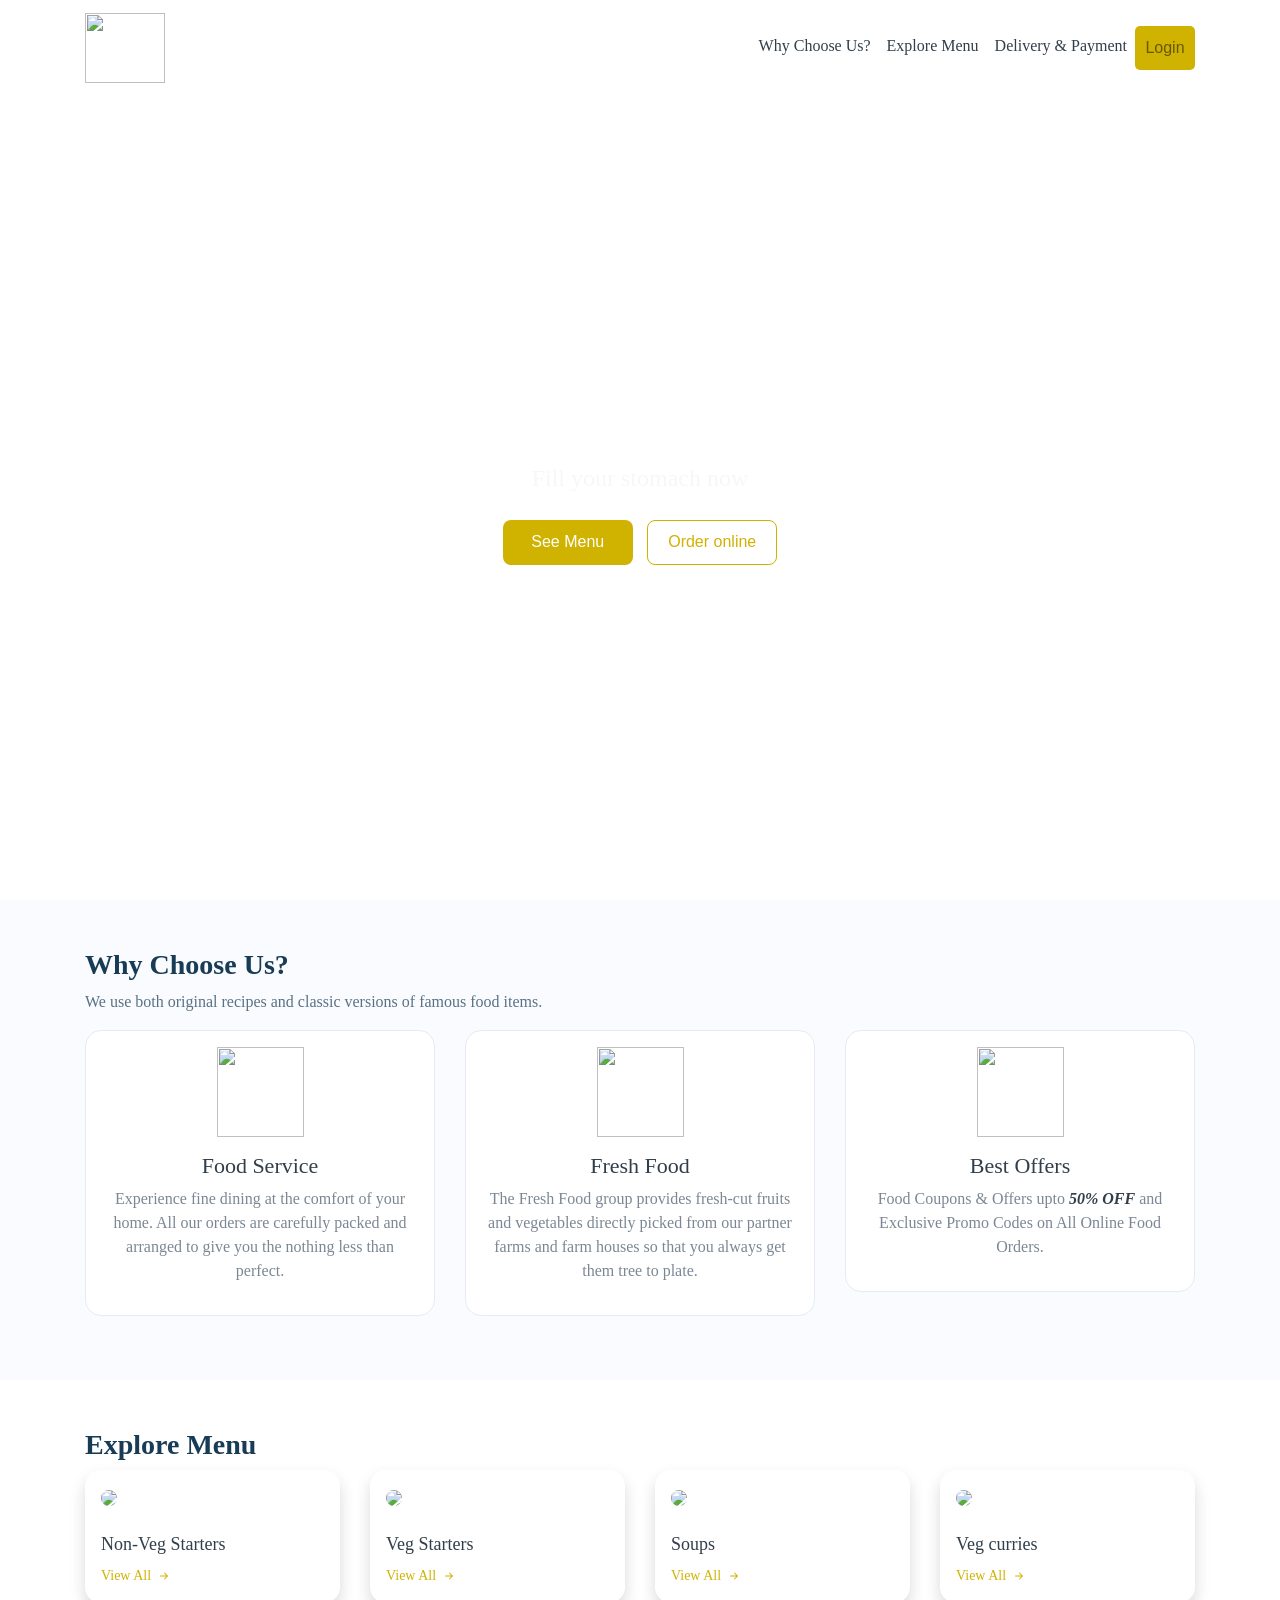
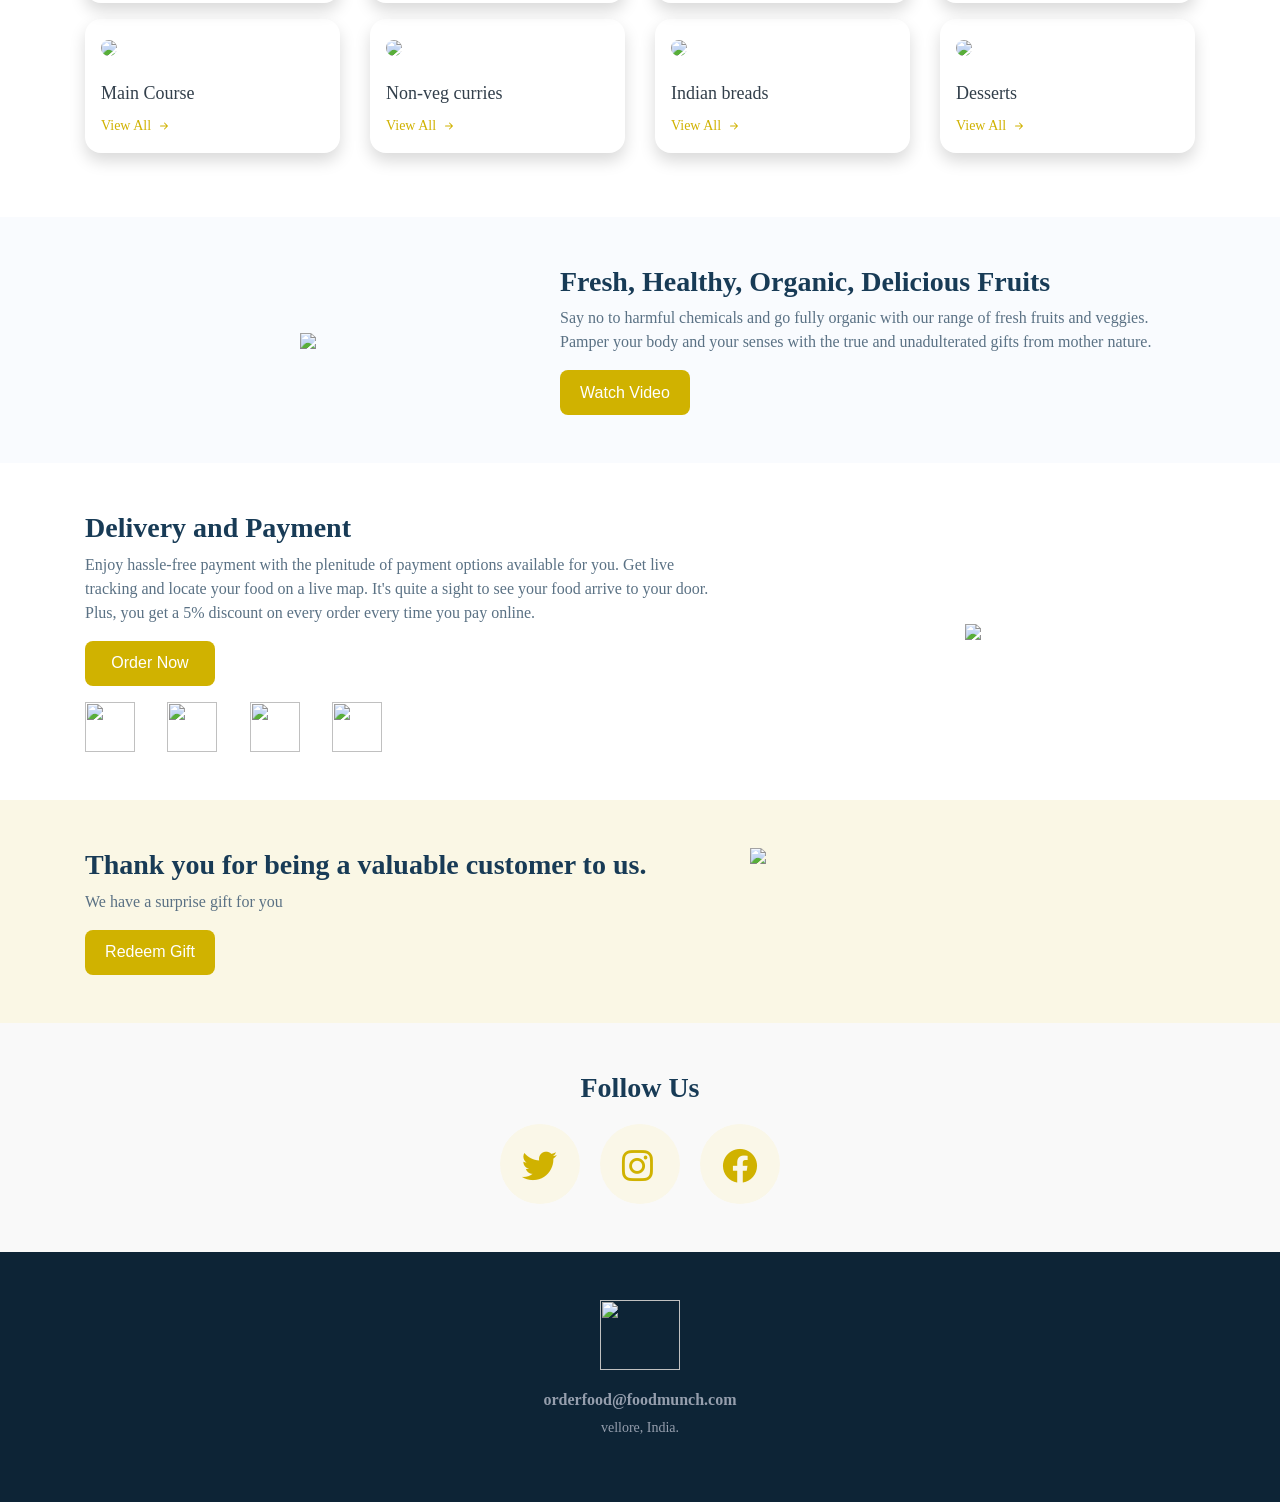
==== commit 7e425430: "Add files via upload" ====
--- a/index(web).html
+++ b/index(web).html
@@ -7,6 +7,14 @@
     <script src="https://cdn.jsdelivr.net/npm/popper.js@1.16.1/dist/umd/popper.min.js" integrity="sha384-9/reFTGAW83EW2RDu2S0VKaIzap3H66lZH81PoYlFhbGU+6BZp6G7niu735Sk7lN" crossorigin="anonymous"></script>
     <script src="https://stackpath.bootstrapcdn.com/bootstrap/4.5.2/js/bootstrap.min.js" integrity="sha384-B4gt1jrGC7Jh4AgTPSdUtOBvfO8shuf57BaghqFfPlYxofvL8/KUEfYiJOMMV+rV" crossorigin="anonymous"></script>
     <script src="https://kit.fontawesome.com/20c5629a29.js" crossorigin="anonymous"></script>
+    <style>
+.banner-section-bg-container {
+    background-image: url("https://thumbs.dreamstime.com/b/lobster-tail-baked-garlic-sauce-black-pasta-cuttlefish-ink-luxury-restaurant-food-seafood-rustic-style-flat-lay-207447809.jpg") !important;
+    background-size: cover;
+    background-position: center;
+    height: 100vh;
+}
+</style>
     <link rel="stylesheet" href="web-foods-project.css">
 </head>
 
@@ -14,7 +22,7 @@
     <nav class="navbar navbar-expand-lg navbar-light bg-white fixed-top">
         <div class="container">
             <a class="navbar-brand" hrxef="#">
-                <img src="https://d1tgh8fmlzexmh.cloudfront.net/ccbp-responsive-website/food-munch-img.png" class="food-munch-logo" />
+                <img src="https://encrypted-tbn0.gstatic.com/images?q=tbn:ANd9GcRESsGm92deQDTJR9fiWcHZ8S94NCmFLSkkQg&s" class="food-munch-logo" />
             </a>
             <button class="navbar-toggler" type="button" data-toggle="collapse" data-target="#navbarNavAltMarkup" aria-controls="navbarNavAltMarkup" aria-expanded="false" aria-label="Toggle navigation">
                 <span class="navbar-toggler-icon"></span>
@@ -251,7 +259,7 @@
                 </div>
                 <div class="col-12 col-md-4">
                     <div class="wcu-card p-3 mb-3">
-                        <img src="https://d1tgh8fmlzexmh.cloudfront.net/ccbp-responsive-website/food-serve.png" class="wcu-card-image" />
+                        <img src="https://images.unsplash.com/photo-1555396273-367ea4eb4db5" class="wcu-card-image" />
                         <h1 class="wcu-card-title mt-3">Food Service</h1>
                         <p class="wcu-card-description">
                             Experience fine dining at the comfort of your home. All our
@@ -262,7 +270,7 @@
                 </div>
                 <div class="col-12 col-md-4">
                     <div class="wcu-card p-3 mb-3">
-                        <img src="https://d1tgh8fmlzexmh.cloudfront.net/ccbp-responsive-website/fruits-img.png" class="wcu-card-image" />
+                        <img src="https://images.unsplash.com/photo-1610832958506-aa56368176cf" class="wcu-card-image" />
                         <h1 class="wcu-card-title mt-3">Fresh Food</h1>
                         <p class="wcu-card-description">
                             The Fresh Food group provides fresh-cut fruits and vegetables
@@ -273,7 +281,7 @@
                 </div>
                 <div class="col-12 col-md-4">
                     <div class="wcu-card p-3 mb-3">
-                        <img src="https://d1tgh8fmlzexmh.cloudfront.net/ccbp-responsive-website/offers-img.png" class="wcu-card-image" />
+                        <img src="https://images.unsplash.com/photo-1607082348824-0a96f2a4b9da" class="wcu-card-image" />
                         <h1 class="wcu-card-title mt-3">Best Offers</h1>
                         <p class="wcu-card-description">
                             Food Coupons & Offers upto
@@ -293,7 +301,7 @@
                 </div>
                 <div class="col-12 col-md-6 col-lg-3">
                     <div class="shadow menu-item-card p-3 mb-3">
-                        <img src="https://d1tgh8fmlzexmh.cloudfront.net/ccbp-responsive-website/em-ginger-fried-img.png" class="menu-item-image w-100" />
+                        <img src="https://images.unsplash.com/photo-1604908176997-125f25cc6f3d" class="menu-item-image w-100" />
                         <h1 class="menu-card-title">Non-Veg Starters</h1>
                         <a href="" class="menu-item-link">
                             <a href="#" class="menu-item-link" onclick="nonVegStarters()">View All</a>
@@ -305,7 +313,7 @@
                 </div>
                 <div class="col-12 col-md-6 col-lg-3">
                     <div class="shadow menu-item-card p-3 mb-3">
-                        <img src="https://d1tgh8fmlzexmh.cloudfront.net/ccbp-responsive-website/em-veg-starters-img.png" class="menu-item-image w-100" />
+                       <img src="https://images.unsplash.com/photo-1546069901-ba9599a7e63c" class="menu-item-image w-100" />
                         <h1 class="menu-card-title">Veg Starters</h1>
                         <a href="" class="menu-item-link">
                             <a href="#" class="menu-item-link" onclick="vegStarters()">View All</a>
@@ -317,7 +325,7 @@
                 </div>
                 <div class="col-12 col-md-6 col-lg-3">
                     <div class="menu-item-card shadow p-3 mb-3">
-                        <img src="https://d1tgh8fmlzexmh.cloudfront.net/ccbp-responsive-website/em-soup-img.png" class="menu-item-image w-100" />
+                       <img src="https://images.unsplash.com/photo-1547592180-85f173990554" class="menu-item-image w-100" />
                         <h1 class="menu-card-title">Soups</h1>
                         <a href="" class="menu-item-link">
                             <a href="#" class="menu-item-link" onclick="soups()">View All</a>
@@ -341,7 +349,7 @@
                 </div>
                 <div class="col-12 col-md-6 col-lg-3">
                     <div class="menu-item-card shadow p-3 mb-3">
-                        <img src="https://d1tgh8fmlzexmh.cloudfront.net/ccbp-responsive-website/em-hyderabadi-biryani-img.png" class="menu-item-image w-100" />
+                        <img src="https://t3.ftcdn.net/jpg/17/37/93/74/360_F_1737937451_jsyki3kmpbL5YiPbsDcumzrHJIx1Xtom.jpg" class="menu-item-image w-100" />
                         <h1 class="menu-card-title">Main Course</h1>
                         <a href="" class="menu-item-link">
                             <a href="#" class="menu-item-link" onclick="mainCourse()">View All</a>
@@ -378,7 +386,7 @@
                 </div>
                 <div class="col-12 col-md-6 col-lg-3">
                     <div class="menu-item-card shadow p-3 mb-3">
-                        <img src="https://d1tgh8fmlzexmh.cloudfront.net/ccbp-responsive-website/em-coffee-bourbon-img.png" class="menu-item-image w-100" />
+                        <img src="https://images.unsplash.com/photo-1551024506-0bccd828d307" class="menu-item-image w-100" />
                         <h1 class="menu-card-title">Desserts</h1>
                         <a href="" class="menu-item-link">
                             <a href="#" class="menu-item-link" onclick="desserts()">View All</a>
@@ -392,25 +400,33 @@
         </div>
     </div>
     <div class="healthy-food-section pt-5 pb-5">
-        <div class="container">
-            <div class="row">
-                <div class="col-12 col-md-5">
-                    <div class="text-center">
-                        <img src="https://d1tgh8fmlzexmh.cloudfront.net/ccbp-responsive-website/healthy-food-plate-img.png" class="healthy-food-section-img" />
-                    </div>
-                </div>
-                <!--<div class="col-12 col-md-7">
-                    <h1 class="healthy-food-section-heading">
-                        Fresh, Healthy, Organic, Delicious Fruits
-                    </h1>
-                    <p class="healthy-food-section-description">
-                        Say no to harmful chemicals and go fully organic with our range of
-                        fresh fruits and veggies. Pamper your body and your senses with
-                        the true and unadulterated gifts from mother nature. with the true
-                        and unadulterated gifts from mother nature.
-                    </p>
-                    <button class="custom-button">Watch Video</button>
-                </div>-->
+    <div class="container">
+        <div class="row align-items-center">
+
+            <!-- IMAGE LEFT -->
+            <div class="col-12 col-md-5">
+                <div class="text-center">
+                    <img src="https://images.unsplash.com/photo-1490645935967-10de6ba17061"
+                        class="healthy-food-section-img w-100" />
+                </div>
+            </div>
+
+            <!-- TEXT RIGHT -->
+            <div class="col-12 col-md-7">
+                <h1 class="healthy-food-section-heading">
+                    Fresh, Healthy, Organic, Delicious Fruits
+                </h1>
+                <p class="healthy-food-section-description">
+                    Say no to harmful chemicals and go fully organic with our range of
+                    fresh fruits and veggies. Pamper your body and your senses with
+                    the true and unadulterated gifts from mother nature.
+                </p>
+                <button class="custom-button" id="watchVideoBtn">Watch Video</button>
+            </div>
+
+        </div>
+    </div>
+</div>
 
 
 <style>
@@ -470,18 +486,7 @@
     </div>
 </div> -->
 
-<div class="col-12 col-md-7">
-    <h1 class="healthy-food-section-heading">
-        Fresh, Healthy, Organic, Delicious Fruits
-    </h1>
-    <p class="healthy-food-section-description">
-        Say no to harmful chemicals and go fully organic with our range of
-        fresh fruits and veggies. Pamper your body and your senses with
-        the true and unadulterated gifts from mother nature. with the true
-        and unadulterated gifts from mother nature.
-    </p>
-    <button class="custom-button" id="watchVideoBtn">Watch Video</button>
-</div>
+
 
 <div id="videoPopup" class="modal-overlay">
     <div class="video-card">
@@ -538,38 +543,39 @@
 
     
     <div class="delivery-and-payment-section pt-5 pb-5" id="deliveryPaymentSection">
-        <div class="container">
-            <div class="row">
-                <div class="col-12 col-md-5 order-1 order-md-2">
-                    <div class="text-center">
-                        <img src="https://d1tgh8fmlzexmh.cloudfront.net/ccbp-responsive-website/delivery-payment-section-img.png" class="delivery-and-payment-section-img" />
-                    </div>
-                </div>
-                <div class="col-12 col-md-7 order-2 order-md-1">
-                    <h1 class="delivery-and-payment-section-heading">
-                        Delivery and Payment
-                    </h1>
-                    <p class="delivery-and-payment-section-description">
-                        Enjoy hassle-free payment with the plenitude of payment options
-                        available for you. Get live tracking and locate your food on a
-                        live map. It's quite a sight to see your food arrive to your door.
-                        Plus, you get a 5% discount on every order every time you pay
-                        online.
-                    </p>
-                    <button class="custom-button" onclick="orderNow()">Order Now</button>
-                    
-
-                    <div class="mt-3">
-                        <img src="https://d1tgh8fmlzexmh.cloudfront.net/ccbp-responsive-website/visa-card-img.png" class="payment-card-img" />
-                        <img src="https://d1tgh8fmlzexmh.cloudfront.net/ccbp-responsive-website/master-card-img.png" class="payment-card-img" />
-                        <img src="https://d1tgh8fmlzexmh.cloudfront.net/ccbp-responsive-website/paypal-card-img.png" class="payment-card-img" />
-                        <img src="https://d1tgh8fmlzexmh.cloudfront.net/ccbp-responsive-website/american-express-img.png" class="payment-card-img" />
-                    </div>
-                </div>
-            </div>
-        </div>
-    </div>
-
+    <div class="container">
+        <div class="row align-items-center">
+
+            <!-- TEXT LEFT -->
+            <div class="col-12 col-md-7">
+                <h1 class="delivery-and-payment-section-heading">
+                    Delivery and Payment
+                </h1>
+                <p class="delivery-and-payment-section-description">
+                    Enjoy hassle-free payment with the plenitude of payment options
+                    available for you. Get live tracking and locate your food on a
+                    live map. It's quite a sight to see your food arrive to your door.
+                    Plus, you get a 5% discount on every order every time you pay online.
+                </p>
+                 <button class="custom-button" onclick="orderNow()">Order Now</button>
+                <div class="mt-3">
+                    <!-- FIXED ICONS -->
+                    <img src="https://img.icons8.com/color/48/visa.png" class="payment-card-img" />
+                    <img src="https://img.icons8.com/color/48/mastercard.png" class="payment-card-img" />
+                    <img src="https://img.icons8.com/color/48/paypal.png" class="payment-card-img" />
+                    <img src="https://img.icons8.com/color/48/amex.png" class="payment-card-img" />
+                </div>
+            </div>
+
+            <!-- IMAGE RIGHT -->
+            <div class="col-12 col-md-5 text-center">
+                <img src="https://img.freepik.com/premium-vector/luxury-3d-summer-sale-banner-discount-with-twenty-25-percent_74869-699.jpg"
+                     class="delivery-and-payment-section-img w-100" />
+            </div>
+
+        </div>
+    </div>
+</div>
     <style>
 .popup-container {
     position: relative;
@@ -631,14 +637,16 @@
                         We have a surprise gift for you
                     </p>
                     <div class="d-md-none">
-                        <img src="https://d1tgh8fmlzexmh.cloudfront.net/ccbp-responsive-website/thanking-customers-section-img.png" class="thanking-customers-section-img" />
+                        <img src="https://images.unsplash.com/photo-1549465220-1a8b9238cd48" 
+     class="thanking-customers-section-img" />
                     </div>
                     <div>
                         <button class="custom-button" id="redeemGiftBtn">Redeem Gift</button>
                     </div>
                 </div>
                 <div class="col-12 col-md-5 d-none d-md-block">
-                    <img src="https://d1tgh8fmlzexmh.cloudfront.net/ccbp-responsive-website/thanking-customers-section-img.png" class="thanking-customers-section-img" />
+                    <img src="https://images.unsplash.com/photo-1549465220-1a8b9238cd48" 
+     class="thanking-customers-section-img" />
                 </div>
             </div>
         </div>
@@ -776,7 +784,7 @@
         <div class="container">
             <div class="row">
                 <div class="col-12 text-center">
-                    <img src="https://d1tgh8fmlzexmh.cloudfront.net/ccbp-responsive-website/food-munch-logo-light.png" class="food-munch-logo" />
+                    <img src="https://encrypted-tbn0.gstatic.com/images?q=tbn:ANd9GcRESsGm92deQDTJR9fiWcHZ8S94NCmFLSkkQg&s" class="food-munch-logo" />
                     <h1 class="footer-section-mail-id">orderfood@foodmunch.com</h1>
                     <p class="footer-section-address">
                         vellore, India.
@@ -788,4 +796,4 @@
     <script src="mainpage.js"></script>
 </body>
 
-</html>
+</html>
--- a/web-foods-project.css
+++ b/web-foods-project.css
@@ -0,0 +1,279 @@
+@import url("https://fonts.googleapis.com/css2?family=Bree+Serif&family=Caveat:wght@400;700&family=Lobster&family=Monoton&family=Open+Sans:ital,wght@0,400;0,700;1,400;1,700&family=Playfair+Display+SC:ital,wght@0,400;0,700;1,700&family=Playfair+Display:ital,wght@0,400;0,700;1,700&family=Roboto:ital,wght@0,400;0,700;1,400;1,700&family=Source+Sans+Pro:ital,wght@0,400;0,700;1,700&family=Work+Sans:ital,wght@0,400;0,700;1,700&display=swap");
+
+.quote-heading {
+    font-weight: bold;
+}
+
+.quote {
+    font-size: 20px;
+}
+
+.food-munch-logo {
+    width: 80px;
+    height: 70px;
+}
+
+#navItem1 {
+    color: #323f4b;
+    font-family: "Roboto";
+}
+
+#navItem2 {
+    color: #323f4b;
+    font-family: "Roboto";
+}
+
+#navItem3 {
+    color: #323f4b;
+    font-family: "Roboto";
+}
+
+#navItem4 {
+    color: #323f4b;
+    font-family: "Roboto";
+}
+
+.banner-section-bg-container {
+    background-image: url("https://images.unsplash.com/photo-1490645935967-10de6ba17061");
+    height: 100vh;
+    background-size: cover;
+    background-position: center;
+    position: relative;
+}
+
+.banner-heading {
+    color: white;
+    font-family: "Roboto";
+    font-size: 45px;
+    font-weight: 300;
+}
+
+.banner-caption {
+    color: #f5f7fa;
+    font-family: "Roboto";
+    font-size: 24px;
+    font-weight: 300;
+}
+
+.custom-button {
+    color: white;
+    background-color: #d0b200;
+    width: 130px;
+    height: 45px;
+    border-width: 0;
+    border-radius: 8px;
+    margin-right: 10px;
+
+}
+
+.custom-outline-button {
+    color: #d0b200;
+    background-color: transparent;
+    width: 130px;
+    height: 45px;
+    border-style: solid;
+    border-width: 1px;
+    border-color: #d0b200;
+    border-radius: 8px;
+}
+
+.wcu-section {
+    background-color: #f9fbfe;
+}
+
+.wcu-section-heading {
+    color: #183b56;
+    font-family: "Roboto";
+    font-size: 28px;
+    font-weight: 700;
+}
+
+.wcu-section-description {
+    color: #5a7184;
+    font-family: "Roboto";
+    font-size: 16px;
+}
+
+.wcu-card {
+    text-align: center;
+    background-color: white;
+    border-style: solid;
+    border-width: 1px;
+    border-color: #e5eaf4;
+    border-radius: 16px;
+}
+
+.wcu-card-image {
+    width: 87px;
+    height: 90px;
+}
+
+.wcu-card-title {
+    color: #323f4b;
+    font-family: "Roboto";
+    font-size: 22px;
+    font-weight: 500;
+}
+
+.wcu-card-description {
+    color: #7b8794;
+    font-family: "Roboto";
+    font-size: 16px;
+}
+
+.offers {
+    color: #323f4b;
+    font-style: italic;
+    font-weight: 600;
+}
+
+.explore-menu-section {
+    background-color: white;
+}
+
+.menu-section-heading {
+    color: #183b56;
+    font-family: "Roboto";
+    font-size: 28px;
+    font-weight: 700;
+}
+
+.menu-item-image {
+    border-radius: 16px;
+}
+
+.menu-card-title {
+    color: #323f4b;
+    font-family: "Roboto";
+    font-size: 18px;
+    font-weight: 500;
+    margin-top: 24px;
+}
+
+.menu-item-link {
+    color: #d0b200;
+    font-family: "Roboto";
+    font-size: 14px;
+    font-weight: 500;
+}
+
+.menu-item-card {
+    border-radius: 16px;
+}
+
+.healthy-food-section {
+    background-color: #f9fbfe;
+}
+
+.healthy-food-section-img {
+    width: 270px;
+}
+
+.healthy-food-section-heading {
+    color: #183b56;
+    font-family: "Roboto";
+    font-size: 28px;
+    font-weight: 700;
+}
+
+.healthy-food-section-description {
+    color: #5a7184;
+    font-family: "Roboto";
+    font-size: 16px;
+}
+
+.delivery-and-payment-section {
+    background-color: white;
+}
+
+.delivery-and-payment-section-img {
+    width: 270px;
+}
+
+.delivery-and-payment-section-heading {
+    color: #183b56;
+    font-family: "Roboto";
+    font-size: 28px;
+    font-weight: 700;
+}
+
+.delivery-and-payment-section-description {
+    color: #5a7184;
+    font-family: "Roboto";
+    font-size: 16px;
+}
+
+.payment-card-img {
+    width: 50px;
+    height: 50px;
+    margin-right: 28px;
+}
+
+.thanking-customers-section {
+    background-color: #d0b2001a;
+}
+
+.thanking-customers-section-heading {
+    color: #183b56;
+    font-family: "Roboto";
+    font-size: 28px;
+    font-weight: 700;
+}
+
+.thanking-customers-section-description {
+    color: #5a7184;
+    font-family: "Roboto";
+    font-size: 16px;
+}
+
+.thanking-customers-section-img {
+    width: 270px;
+    margin-bottom: 20px;
+}
+
+.follow-us-section {
+    background-color: white;
+}
+
+.follow-us-section-heading {
+    text-align: center;
+    color: #183b56;
+    font-family: "Roboto";
+    font-size: 28px;
+    font-weight: 700;
+}
+
+.follow-us-icon-container {
+    background-color: #faf7e8;
+    width: 80px;
+    height: 80px;
+    border-radius: 40px;
+    margin: 15px;
+    padding-top: 22px;
+    padding-bottom: 14px;
+    padding-right: 16px;
+    padding-left: 22px;
+}
+
+.icon {
+    color: #d0b200;
+    font-size: 35px;
+}
+
+.footer-section {
+    background-color: #0d2436;
+}
+
+.footer-section-mail-id {
+    color: #959ead;
+    font-family: "Roboto";
+    font-weight: bold;
+    font-size: 16px;
+    margin-top: 20px;
+}
+
+.footer-section-address {
+    color: #959ead;
+    font-family: "Roboto";
+    font-size: 14px;
+}
